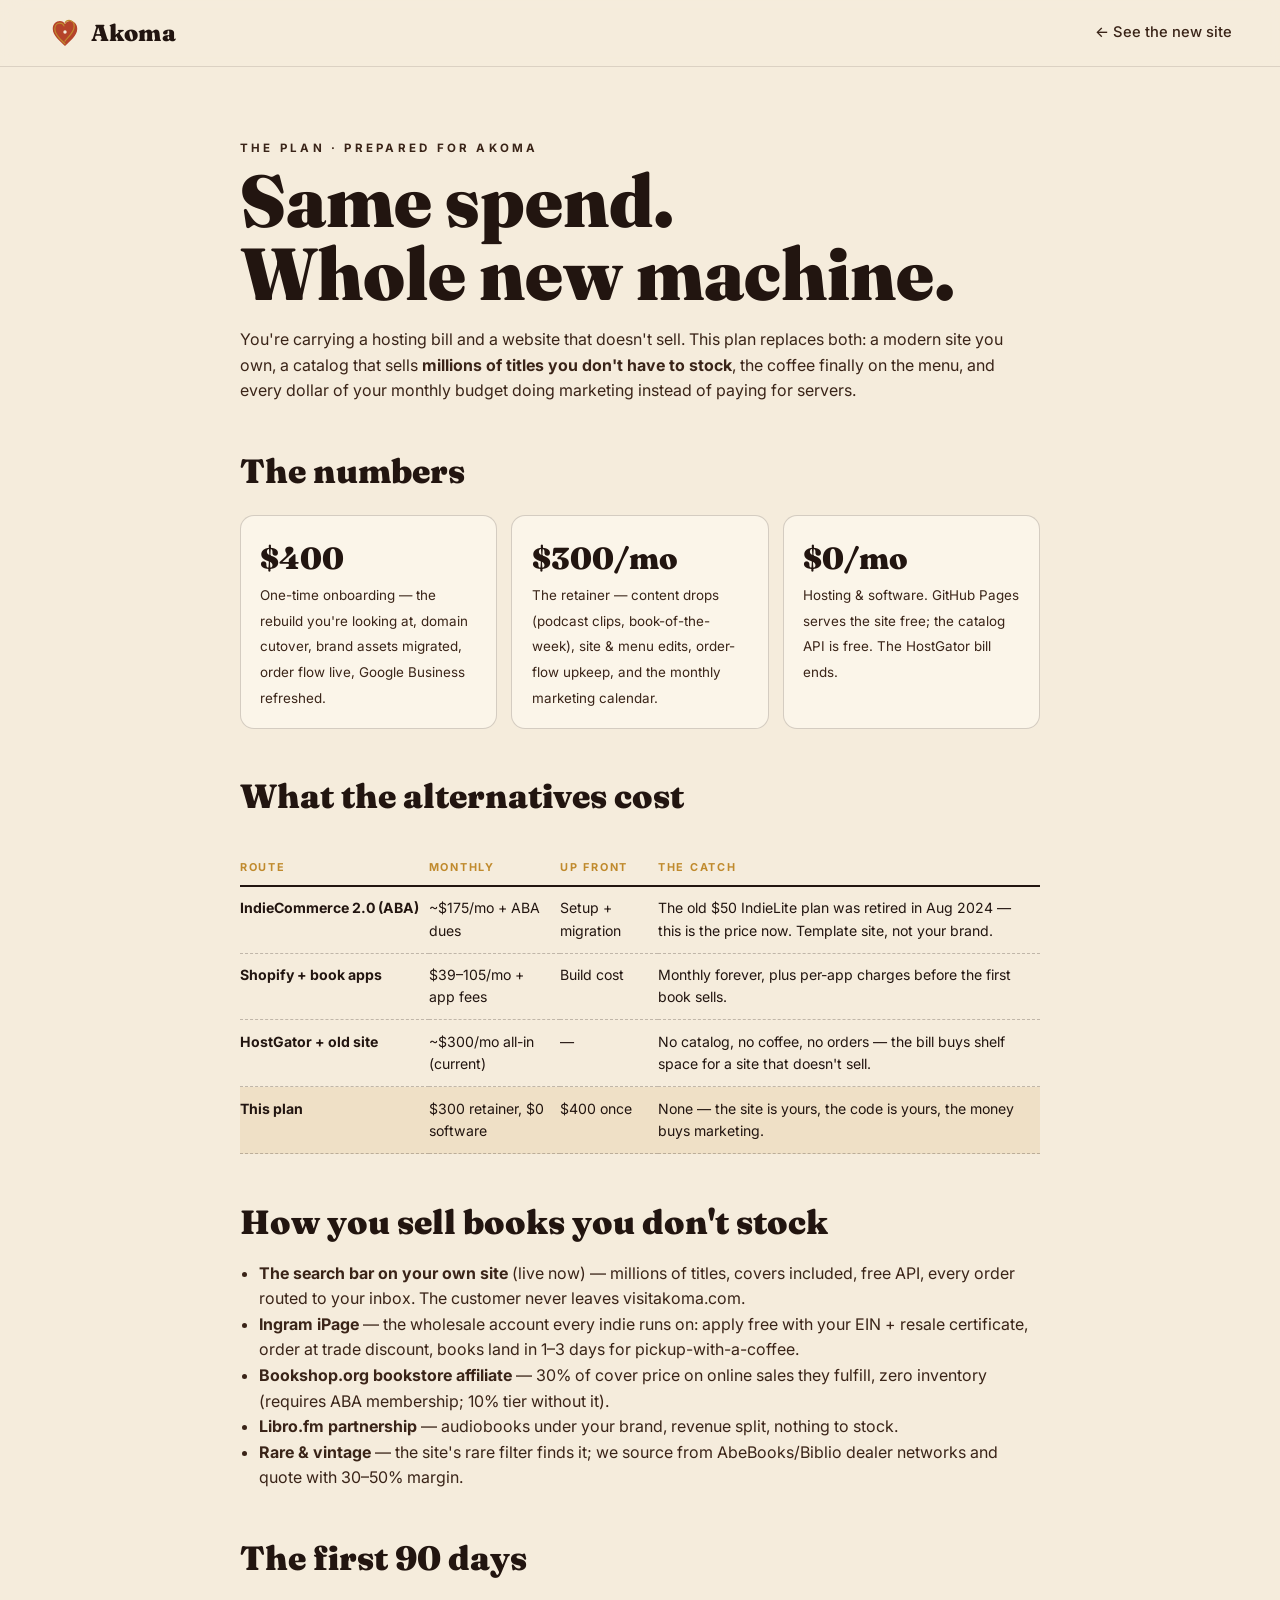
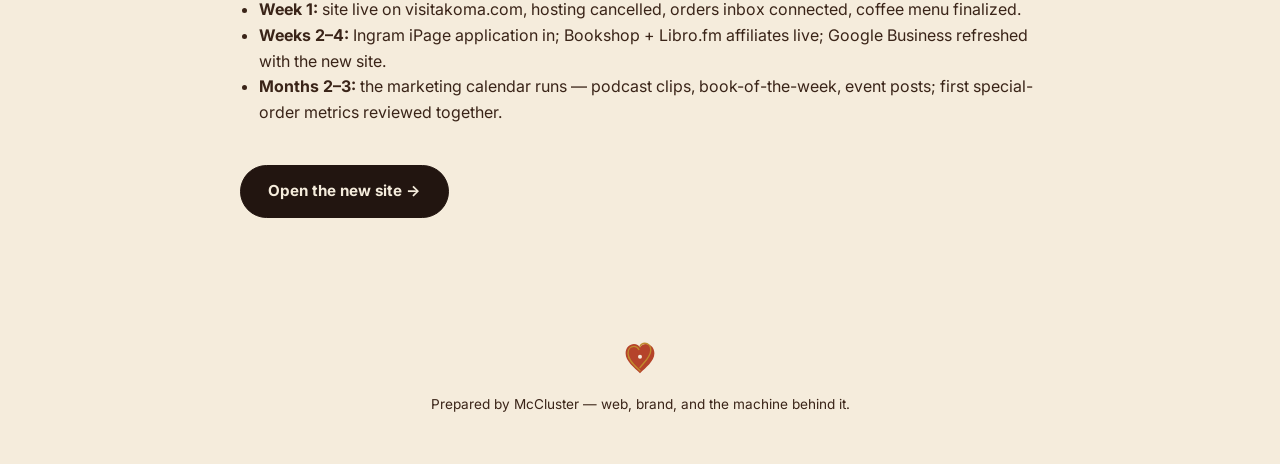
==== pitch.html @ eea01d53 "Presentation-ready: adversarial pass + the pitch page - pitch.html: the client one-pager — the $400/" ====
<!doctype html>
<html lang="en">
<head>
  <meta charset="utf-8">
  <meta name="viewport" content="width=device-width, initial-scale=1">
  <title>The Akoma Plan — the pitch</title>
  <meta name="description" content="The Akoma rebuild: what it is, what it costs, what it replaces, and the ninety-day plan.">
  <meta name="robots" content="noindex,nofollow">
  <link rel="icon" type="image/svg+xml" href="assets/akoma-mark.svg">
  <link rel="preconnect" href="https://fonts.googleapis.com">
  <link rel="preconnect" href="https://fonts.gstatic.com" crossorigin>
  <link href="https://fonts.googleapis.com/css2?family=Fraunces:opsz,wght@9..144,400;9..144,900&family=Inter:wght@400;500;700&display=swap" rel="stylesheet">
  <link rel="stylesheet" href="css/akoma.css">
  <style>
    .pitch { max-width: 56rem; margin: 0 auto; padding: clamp(3rem, 8vh, 5rem) clamp(1.2rem, 4vw, 3rem) 5rem; }
    .pitch h1 { font-family: var(--serif); font-weight: 900; font-size: clamp(2.6rem, 8vw, 4.6rem); line-height: 1; margin: 0.4rem 0 1rem; }
    .pitch h2 { font-family: var(--serif); font-weight: 900; font-size: clamp(1.5rem, 4vw, 2.1rem); margin: 2.6rem 0 0.7rem; }
    .pitch p, .pitch li { color: var(--ink-2); }
    .pitch ul { padding-left: 1.2rem; }
    .ptable { width: 100%; border-collapse: collapse; margin-top: 1rem; font-size: 0.88rem; }
    .ptable th { text-align: left; font-size: 0.68rem; letter-spacing: 0.16em; text-transform: uppercase; color: var(--gold);
      border-bottom: 2px solid var(--ink); padding: 0.5rem 0.6rem 0.5rem 0; }
    .ptable td { padding: 0.65rem 0.6rem 0.65rem 0; border-bottom: 1px dashed rgba(34,21,16,0.25); vertical-align: top; }
    .ptable td:first-child { font-weight: 700; color: var(--ink); white-space: nowrap; }
    .ptable .win td { background: rgba(192,138,45,0.12); }
    .pnum { display: grid; grid-template-columns: repeat(auto-fit, minmax(min(14rem,100%),1fr)); gap: 0.9rem; margin-top: 1rem; }
    .pnum > div { border: 1.5px solid rgba(34,21,16,0.18); border-radius: 14px; padding: 1.1rem 1.2rem; background: #fbf5e9; }
    .pnum b { font-family: var(--serif); font-weight: 900; font-size: 1.9rem; display: block; }
    .pnum span { font-size: 0.84rem; color: var(--ink-2); }
    .tablewrap { overflow-x: auto; }
  </style>
</head>
<body>
  <header class="head">
    <a class="head__brand" href="index.html"><img src="assets/akoma-mark.svg" alt=""><span>Akoma</span></a>
    <nav class="head__nav"><a href="index.html">← See the new site</a></nav>
  </header>
  <main class="pitch">
    <p class="sec-kicker">The plan · prepared for Akoma</p>
    <h1>Same spend.<br>Whole new machine.</h1>
    <p>You're carrying a hosting bill and a website that doesn't sell. This plan replaces both:
      a modern site you own, a catalog that sells <strong>millions of titles you don't have to stock</strong>,
      the coffee finally on the menu, and every dollar of your monthly budget doing marketing instead of
      paying for servers.</p>

    <h2>The numbers</h2>
    <div class="pnum">
      <div><b>$400</b><span>One-time onboarding — the rebuild you're looking at, domain cutover, brand assets migrated, order flow live, Google Business refreshed.</span></div>
      <div><b>$300/mo</b><span>The retainer — content drops (podcast clips, book-of-the-week), site &amp; menu edits, order-flow upkeep, and the monthly marketing calendar.</span></div>
      <div><b>$0/mo</b><span>Hosting &amp; software. GitHub Pages serves the site free; the catalog API is free. The HostGator bill ends.</span></div>
    </div>

    <h2>What the alternatives cost</h2>
    <div class="tablewrap">
    <table class="ptable">
      <tr><th>Route</th><th>Monthly</th><th>Up front</th><th>The catch</th></tr>
      <tr><td>IndieCommerce 2.0 (ABA)</td><td>~$175/mo + ABA dues</td><td>Setup + migration</td><td>The old $50 IndieLite plan was retired in Aug 2024 — this is the price now. Template site, not your brand.</td></tr>
      <tr><td>Shopify + book apps</td><td>$39–105/mo + app fees</td><td>Build cost</td><td>Monthly forever, plus per-app charges before the first book sells.</td></tr>
      <tr><td>HostGator + old site</td><td>~$300/mo all-in (current)</td><td>—</td><td>No catalog, no coffee, no orders — the bill buys shelf space for a site that doesn't sell.</td></tr>
      <tr class="win"><td>This plan</td><td>$300 retainer, $0 software</td><td>$400 once</td><td>None — the site is yours, the code is yours, the money buys marketing.</td></tr>
    </table>
    </div>

    <h2>How you sell books you don't stock</h2>
    <ul>
      <li><strong>The search bar on your own site</strong> (live now) — millions of titles, covers included, free API, every order routed to your inbox. The customer never leaves visitakoma.com.</li>
      <li><strong>Ingram iPage</strong> — the wholesale account every indie runs on: apply free with your EIN + resale certificate, order at trade discount, books land in 1–3 days for pickup-with-a-coffee.</li>
      <li><strong>Bookshop.org bookstore affiliate</strong> — 30% of cover price on online sales they fulfill, zero inventory (requires ABA membership; 10% tier without it).</li>
      <li><strong>Libro.fm partnership</strong> — audiobooks under your brand, revenue split, nothing to stock.</li>
      <li><strong>Rare &amp; vintage</strong> — the site's rare filter finds it; we source from AbeBooks/Biblio dealer networks and quote with 30–50% margin.</li>
    </ul>

    <h2>The first 90 days</h2>
    <ul>
      <li><strong>Week 1:</strong> site live on visitakoma.com, hosting cancelled, orders inbox connected, coffee menu finalized.</li>
      <li><strong>Weeks 2–4:</strong> Ingram iPage application in; Bookshop + Libro.fm affiliates live; Google Business refreshed with the new site.</li>
      <li><strong>Months 2–3:</strong> the marketing calendar runs — podcast clips, book-of-the-week, event posts; first special-order metrics reviewed together.</li>
    </ul>

    <p style="margin-top:2.5rem"><a class="btn btn--fill" href="index.html">Open the new site →</a></p>
  </main>
  <footer class="foot">
    <img src="assets/akoma-mark.svg" alt="" class="foot__mark">
    <p>Prepared by McCluster — web, brand, and the machine behind it.</p>
  </footer>
</body>
</html>
---- css/akoma.css ----
/* ============================================================
   Akoma — Books & Coffee. Warm paper, espresso ink, gold heart.
   ============================================================ */
:root {
  --ink: #221510;
  --ink-2: #3a2418;
  --paper: #f5ecdc;
  --paper-2: #efe2cb;
  --gold: #c08a2d;
  --clay: #b5432a;
  --leaf: #4a6741;
  --serif: "Fraunces", Georgia, serif;
  --sans: "Inter", -apple-system, sans-serif;
}
* { margin: 0; padding: 0; box-sizing: border-box; }
html { scroll-behavior: smooth; }
body { background: var(--paper); color: var(--ink); font-family: var(--sans); line-height: 1.6; }
img { max-width: 100%; }
a { color: var(--clay); }

/* header */
.head { position: sticky; top: 0; z-index: 50; display: flex; align-items: center; justify-content: space-between;
  padding: 0.9rem clamp(1rem, 4vw, 3rem); background: rgba(245, 236, 220, 0.92); backdrop-filter: blur(10px);
  border-bottom: 1px solid rgba(34, 21, 16, 0.12); }
.head__brand { display: flex; align-items: center; gap: 0.55rem; text-decoration: none; color: var(--ink);
  font-family: var(--serif); font-weight: 900; font-size: 1.45rem; letter-spacing: 0.01em; }
.head__brand img { width: 34px; height: 34px; }
.head__nav { display: flex; align-items: center; gap: clamp(0.8rem, 2.5vw, 1.6rem); }
.head__nav a { text-decoration: none; color: var(--ink-2); font-weight: 500; font-size: 0.92rem; }
.head__nav a:hover { color: var(--clay); }
.head__cta { border: 1.5px solid var(--ink); border-radius: 100px; padding: 0.5em 1.2em; color: var(--ink) !important; }
.head__cta:hover { background: var(--ink); color: var(--paper) !important; }

/* hero — the heart watermark carries the brand with zero photography */
.hero { position: relative; max-width: 62rem; margin: 0 auto; overflow: visible;
  padding: clamp(4rem, 12vh, 8rem) clamp(1.2rem, 4vw, 3rem) clamp(3rem, 8vh, 5rem); }
.hero::before { content: ""; position: absolute; right: -4rem; top: 1rem; width: clamp(16rem, 36vw, 26rem);
  aspect-ratio: 1; background: url("../assets/akoma-mark.svg") center / contain no-repeat;
  opacity: 0.12; pointer-events: none; transform: rotate(8deg); }
.hero > * { position: relative; }
.hero__kicker, .sec-kicker { font-size: 0.72rem; letter-spacing: 0.28em; text-transform: uppercase; color: var(--gold); font-weight: 700; }
.hero h1 { font-family: var(--serif); font-weight: 900; font-size: clamp(3.2rem, 11vw, 7rem); line-height: 0.98;
  letter-spacing: -0.01em; margin: 0.5rem 0 1.2rem; }
.hero__sub { font-size: clamp(1rem, 2.2vw, 1.2rem); max-width: 42rem; color: var(--ink-2); }
.hero__sub em { font-family: var(--serif); }
.hero__acts { display: flex; gap: 0.8rem; margin-top: 2rem; flex-wrap: wrap; }
.btn { display: inline-block; text-decoration: none; font-weight: 700; font-size: 0.95rem; color: var(--ink);
  border: 1.5px solid var(--ink); border-radius: 100px; padding: 0.85em 1.8em; background: none; cursor: pointer;
  font-family: var(--sans); transition: transform 0.2s, background 0.2s, color 0.2s; }
.btn:hover { transform: translateY(-2px); }
.btn--fill { background: var(--ink); color: var(--paper); }
.btn--fill:hover { background: var(--clay); border-color: var(--clay); }

/* sections */
section { padding: clamp(3rem, 8vh, 5.5rem) clamp(1.2rem, 4vw, 3rem); }
.sec-head { max-width: 62rem; margin: 0 auto 1.8rem; }
.sec-head h2 { font-family: var(--serif); font-weight: 900; font-size: clamp(2rem, 6vw, 3.6rem); line-height: 1.02; margin: 0.4rem 0 0.8rem; }
.sec-sub { max-width: 40rem; color: var(--ink-2); }

/* books */
.books { background: var(--ink); color: var(--paper); }
.books .sec-head h2 { color: var(--paper); }
.books .sec-sub { color: rgba(245, 236, 220, 0.75); }
.bsearch { display: flex; gap: 0.6rem; max-width: 62rem; margin: 0 auto; }
.bsearch input { flex: 1; min-width: 0; font: inherit; font-size: 1.05rem; padding: 0.95em 1.3em; border-radius: 100px;
  border: 1.5px solid rgba(245, 236, 220, 0.35); background: rgba(245, 236, 220, 0.07); color: var(--paper); }
.bsearch input::placeholder { color: rgba(245, 236, 220, 0.45); }
.bsearch input:focus { outline: none; border-color: var(--gold); }
.bsearch .btn--fill { background: var(--gold); border-color: var(--gold); color: var(--ink); }
.bfilters { display: flex; gap: 0.5rem; max-width: 62rem; margin: 1rem auto 0; flex-wrap: wrap; }
.chip { font: inherit; font-size: 0.8rem; font-weight: 600; color: rgba(245, 236, 220, 0.7); background: none;
  border: 1px solid rgba(245, 236, 220, 0.3); border-radius: 100px; padding: 0.45em 1.1em; cursor: pointer; }
.chip.is-on { background: var(--gold); border-color: var(--gold); color: var(--ink); }
.bgrid { display: grid; grid-template-columns: repeat(auto-fill, minmax(min(158px, 100%), 1fr)); gap: 1rem;
  max-width: 62rem; margin: 1.6rem auto 0; }
.bhint { grid-column: 1 / -1; color: rgba(245, 236, 220, 0.6); font-size: 0.92rem; max-width: 46rem; }
.bcard { background: rgba(245, 236, 220, 0.06); border: 1px solid rgba(245, 236, 220, 0.14); border-radius: 14px;
  overflow: hidden; display: flex; flex-direction: column; transition: transform 0.2s, border-color 0.2s; }
.bcard:hover { transform: translateY(-4px); border-color: var(--gold); }
.bcard__cover { aspect-ratio: 2 / 3; background: var(--ink-2); display: grid; place-items: center; }
.bcard__cover img { width: 100%; height: 100%; object-fit: cover; }
.bcard__cover span { font-family: var(--serif); font-size: 2rem; color: rgba(245, 236, 220, 0.35); }
.bcard__body { padding: 0.7rem 0.75rem 0.85rem; display: flex; flex-direction: column; gap: 0.25rem; flex: 1; }
.bcard__body b { font-size: 0.84rem; line-height: 1.25; font-weight: 600; }
.bcard__body small { color: rgba(245, 236, 220, 0.6); font-size: 0.72rem; }
.bcard__tag { display: inline-block; font-size: 0.6rem; letter-spacing: 0.14em; text-transform: uppercase;
  color: var(--gold); font-weight: 700; }
.bcard__order { margin-top: auto; font: inherit; font-size: 0.74rem; font-weight: 700; color: var(--ink);
  background: var(--gold); border: 0; border-radius: 100px; padding: 0.55em 0.9em; cursor: pointer; }
.bcard__order:hover { background: var(--paper); }

/* coffee */
.coffee { background: var(--paper-2); }
.menu { max-width: 46rem; margin: 0 auto; }
.menu__item { display: grid; grid-template-columns: 1fr auto; gap: 0.2rem 1rem; align-items: baseline;
  padding: 0.9rem 0.2rem; border-bottom: 1px dashed rgba(34, 21, 16, 0.25); }
.menu__item b { font-family: var(--serif); font-weight: 600; font-size: 1.12rem; }
.menu__item span { grid-column: 1; color: var(--ink-2); font-size: 0.86rem; }
.menu__item i { grid-row: 1 / span 2; font-style: normal; font-family: var(--serif); font-weight: 900; font-size: 1.15rem; color: var(--clay); }
.menu__note { max-width: 46rem; margin: 1rem auto 0; font-size: 0.8rem; color: var(--ink-2); }

/* rooms */
.rooms__grid { display: grid; grid-template-columns: repeat(auto-fit, minmax(min(15rem, 100%), 1fr)); gap: 1rem; max-width: 62rem; margin: 0 auto; }
.room { border: 1.5px solid rgba(34, 21, 16, 0.16); border-radius: 16px; padding: 1.4rem 1.3rem;
  background: #fbf5e9; transition: transform 0.2s, border-color 0.2s; }
.room:hover { transform: translateY(-4px); border-color: var(--gold); }
.room h3 { font-family: var(--serif); font-weight: 900; font-size: 1.35rem; margin-bottom: 0.5rem; }
.room p { font-size: 0.9rem; color: var(--ink-2); margin-bottom: 0.7rem; }
.room a { font-weight: 700; font-size: 0.85rem; text-decoration: none; }

/* visit */
.visit { background: var(--ink); color: var(--paper); }
.visit .sec-head h2 { color: var(--paper); }
.visit__grid { display: grid; grid-template-columns: repeat(auto-fit, minmax(min(16rem, 100%), 1fr)); gap: 1rem; max-width: 62rem; margin: 0 auto; }
.visit__card { border: 1px solid rgba(245, 236, 220, 0.18); border-radius: 14px; padding: 1.2rem 1.2rem 1.3rem; }
.visit__card b { font-family: var(--serif); font-size: 1.15rem; display: block; margin-bottom: 0.4rem; }
.visit__card p { font-size: 0.9rem; color: rgba(245, 236, 220, 0.75); }
.visit__card a { color: var(--gold); }

/* footer */
.foot { text-align: center; padding: 2.5rem 1rem 3rem; color: var(--ink-2); font-size: 0.85rem; }
.foot__mark { width: 40px; margin-bottom: 0.6rem; }

/* order sheet */
.osheet { position: fixed; inset: 0; z-index: 100; background: rgba(20, 12, 8, 0.6); backdrop-filter: blur(4px);
  display: grid; place-items: end center; }
.osheet[hidden] { display: none; }
.osheet__card { position: relative; background: var(--paper); color: var(--ink); border-radius: 22px 22px 0 0;
  padding: 1.6rem 1.5rem 2rem; width: min(100%, 30rem); }
.osheet__card h3 { font-family: var(--serif); font-weight: 900; font-size: 1.5rem; margin: 0.3rem 0 0.2rem; }
.osheet__meta { color: var(--ink-2); font-size: 0.9rem; }
.osheet__note { font-size: 0.84rem; color: var(--ink-2); margin: 0.8rem 0 1.1rem; }
.osheet__x { position: absolute; top: 0.9rem; right: 1rem; width: 34px; height: 34px; border-radius: 50%;
  border: 1px solid rgba(34, 21, 16, 0.3); background: none; font: inherit; cursor: pointer; }

@media (max-width: 640px) {
  /* phones keep the two doors that matter: Books and Visit */
  .head__nav { gap: 0.7rem; }
  .head__nav a { font-size: 0.8rem; }
  .head__nav a[href="#coffee"], .head__nav a[href="#rooms"] { display: none; }
  .bsearch { flex-direction: column; }
  .hero::before { right: -6rem; opacity: 0.09; }
}
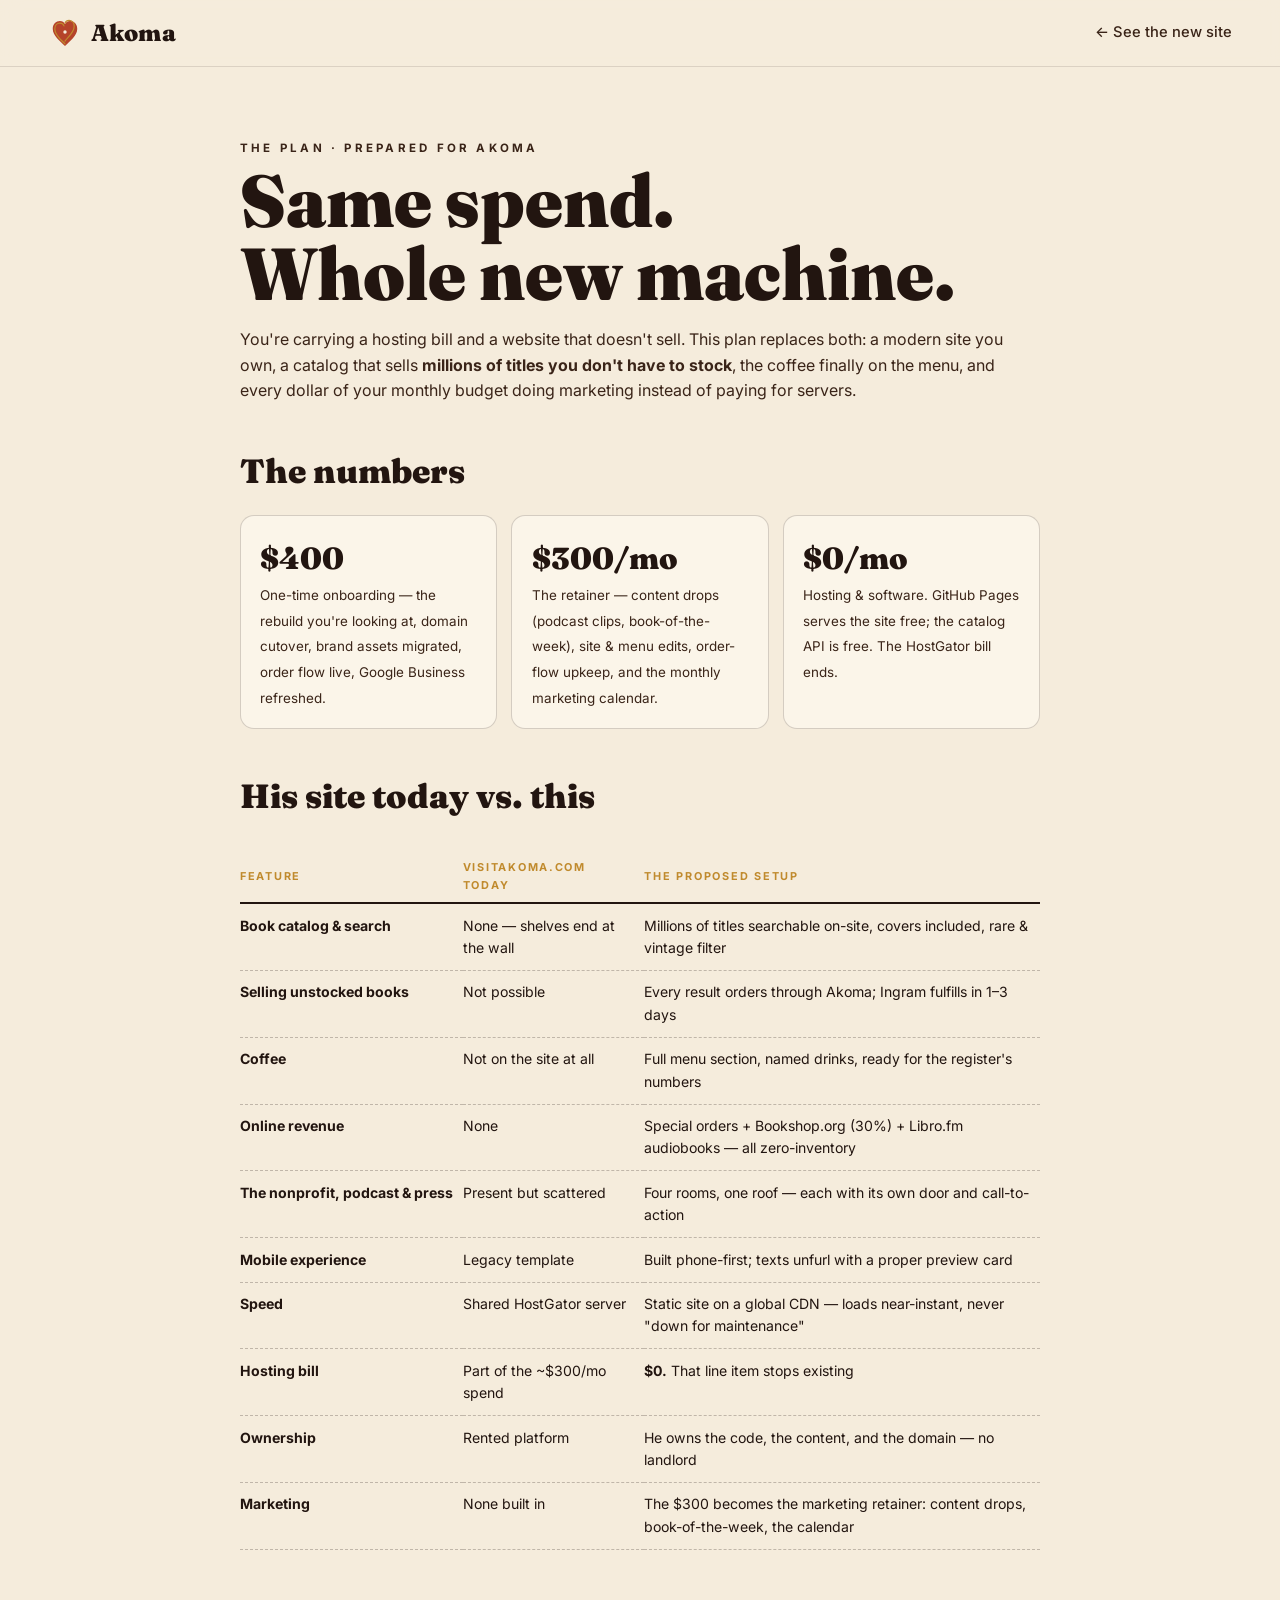
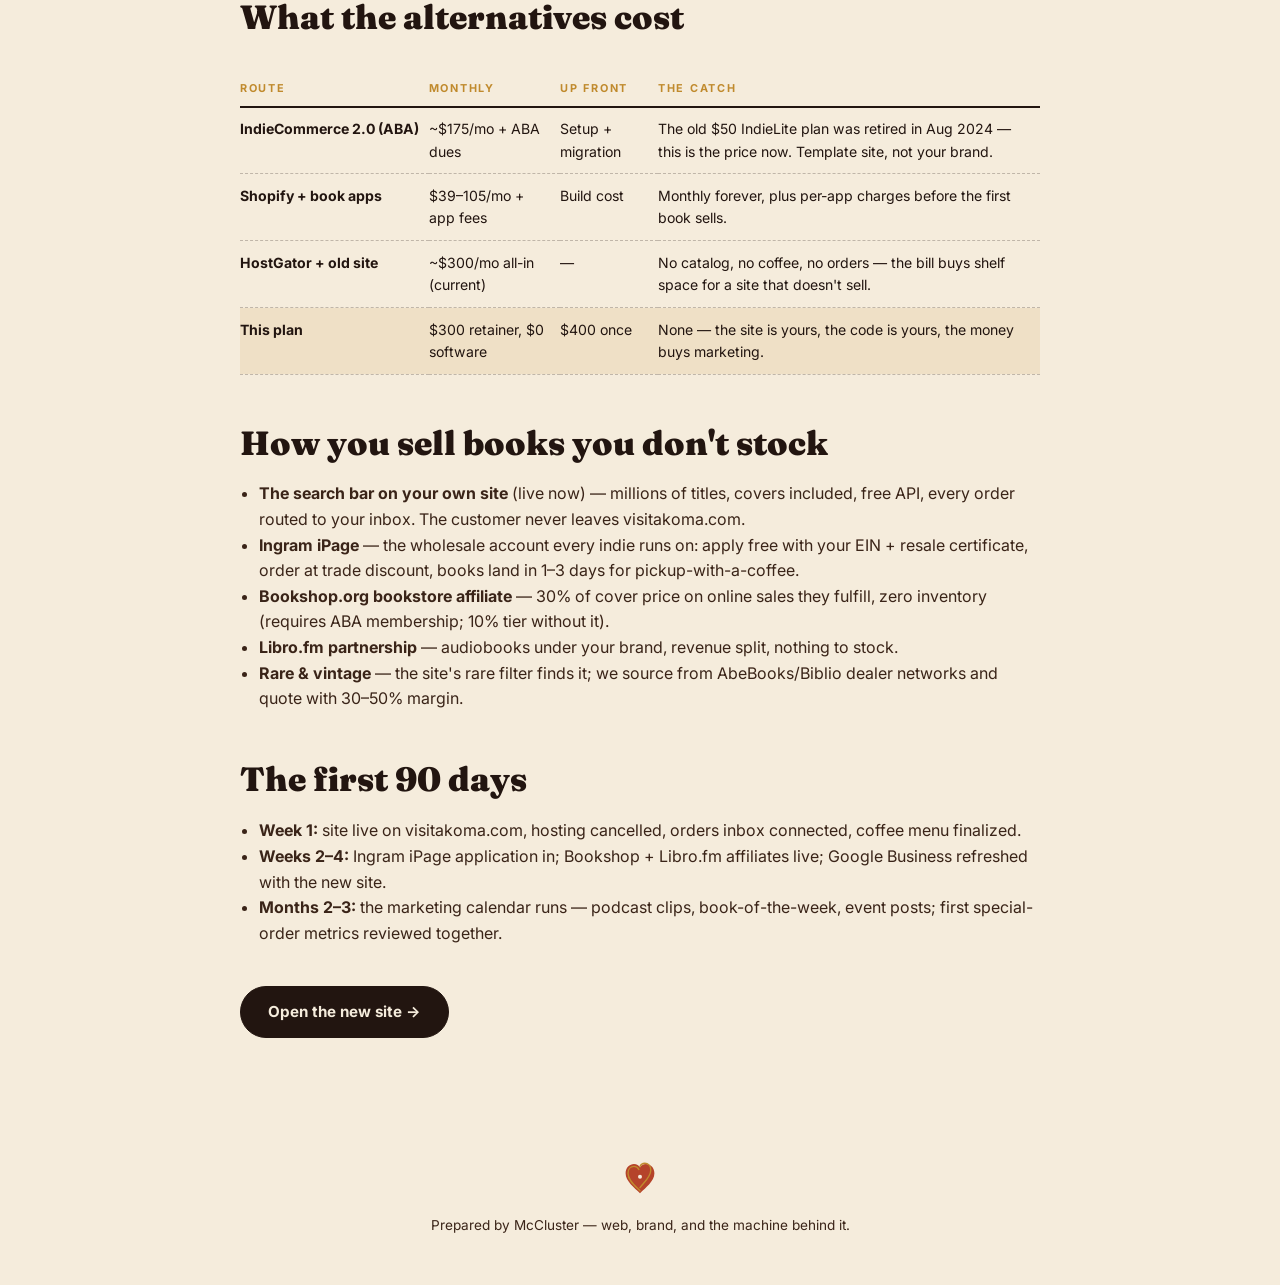
==== commit cd639aa7: "The before/after: his site today vs the proposed setup, feature by feature Ten rows on the pitch pag" ====
--- a/pitch.html
+++ b/pitch.html
@@ -50,6 +50,23 @@
       <div><b>$0/mo</b><span>Hosting &amp; software. GitHub Pages serves the site free; the catalog API is free. The HostGator bill ends.</span></div>
     </div>
 
+    <h2>His site today vs. this</h2>
+    <div class="tablewrap">
+    <table class="ptable">
+      <tr><th>Feature</th><th>visitakoma.com today</th><th>The proposed setup</th></tr>
+      <tr><td>Book catalog &amp; search</td><td>None — shelves end at the wall</td><td>Millions of titles searchable on-site, covers included, rare &amp; vintage filter</td></tr>
+      <tr><td>Selling unstocked books</td><td>Not possible</td><td>Every result orders through Akoma; Ingram fulfills in 1–3 days</td></tr>
+      <tr><td>Coffee</td><td>Not on the site at all</td><td>Full menu section, named drinks, ready for the register's numbers</td></tr>
+      <tr><td>Online revenue</td><td>None</td><td>Special orders + Bookshop.org (30%) + Libro.fm audiobooks — all zero-inventory</td></tr>
+      <tr><td>The nonprofit, podcast &amp; press</td><td>Present but scattered</td><td>Four rooms, one roof — each with its own door and call-to-action</td></tr>
+      <tr><td>Mobile experience</td><td>Legacy template</td><td>Built phone-first; texts unfurl with a proper preview card</td></tr>
+      <tr><td>Speed</td><td>Shared HostGator server</td><td>Static site on a global CDN — loads near-instant, never "down for maintenance"</td></tr>
+      <tr><td>Hosting bill</td><td>Part of the ~$300/mo spend</td><td><strong>$0.</strong> That line item stops existing</td></tr>
+      <tr><td>Ownership</td><td>Rented platform</td><td>He owns the code, the content, and the domain — no landlord</td></tr>
+      <tr><td>Marketing</td><td>None built in</td><td>The $300 becomes the marketing retainer: content drops, book-of-the-week, the calendar</td></tr>
+    </table>
+    </div>
+
     <h2>What the alternatives cost</h2>
     <div class="tablewrap">
     <table class="ptable">
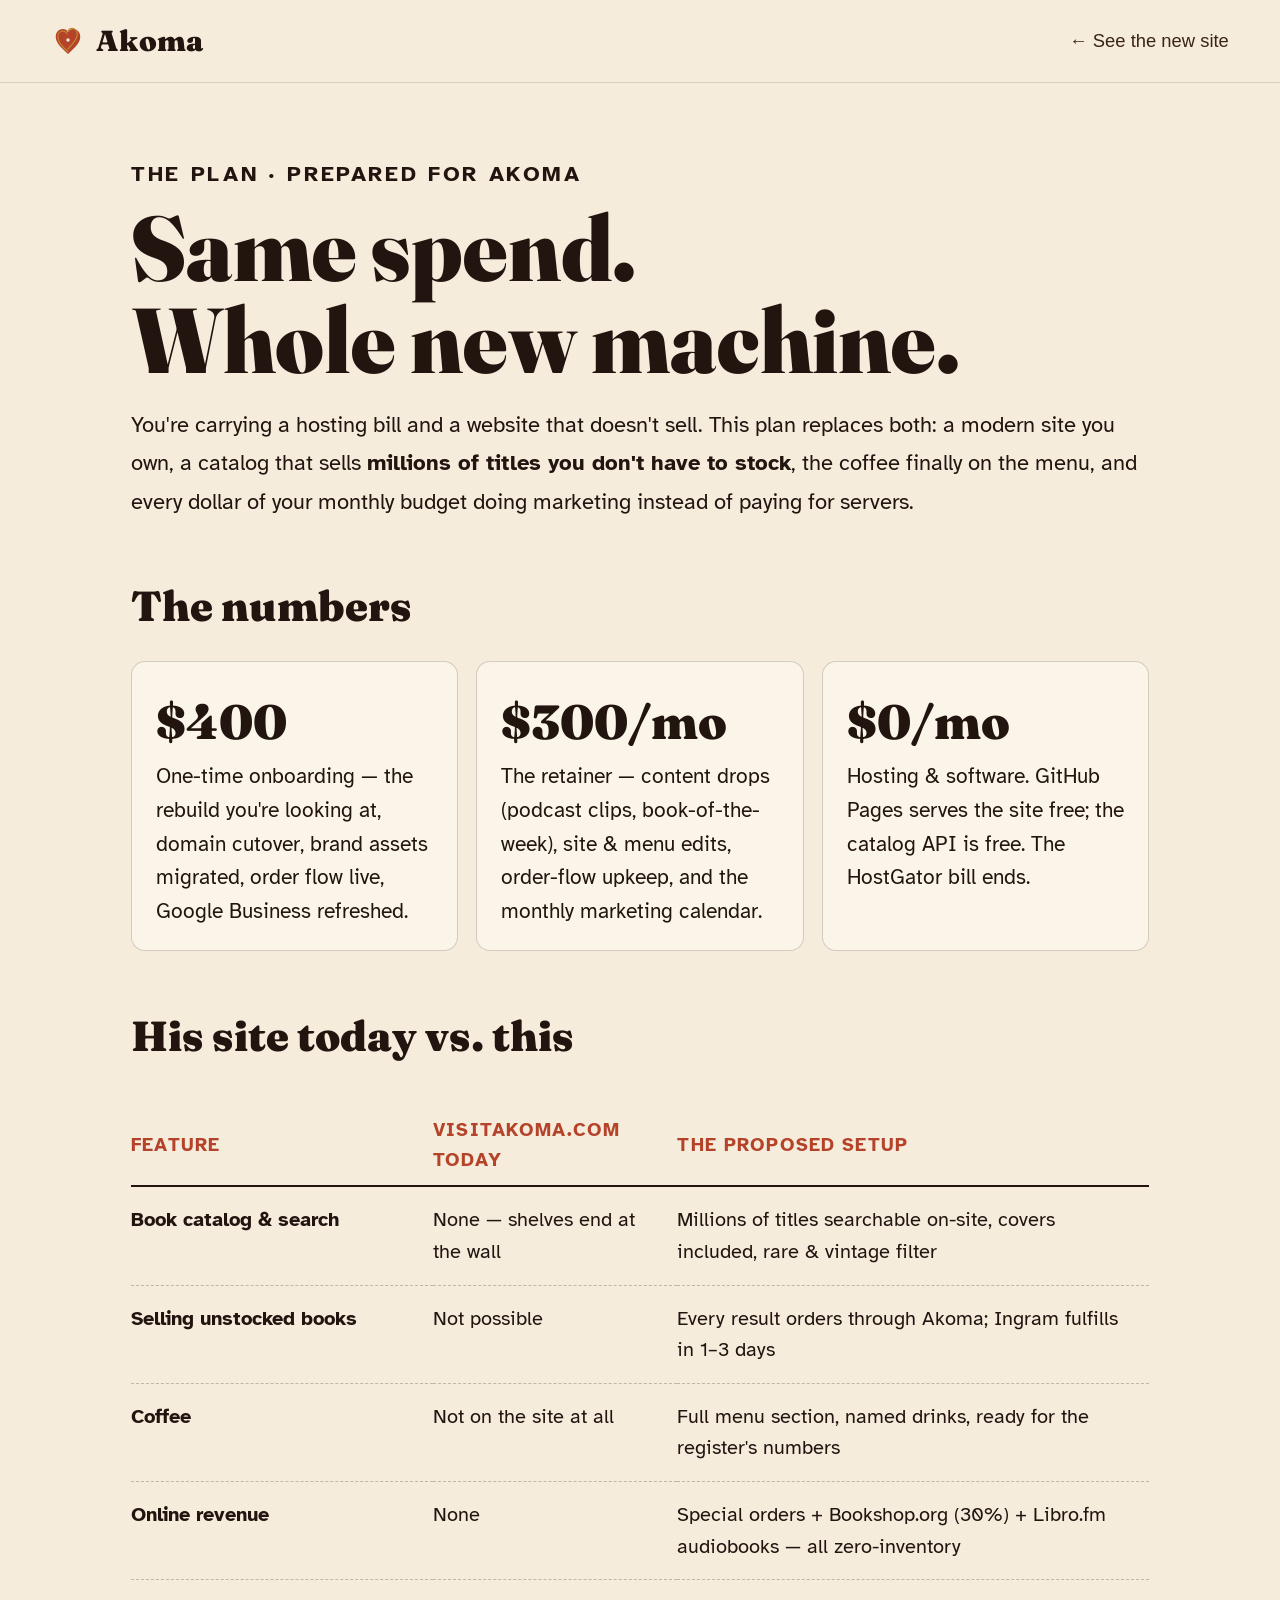
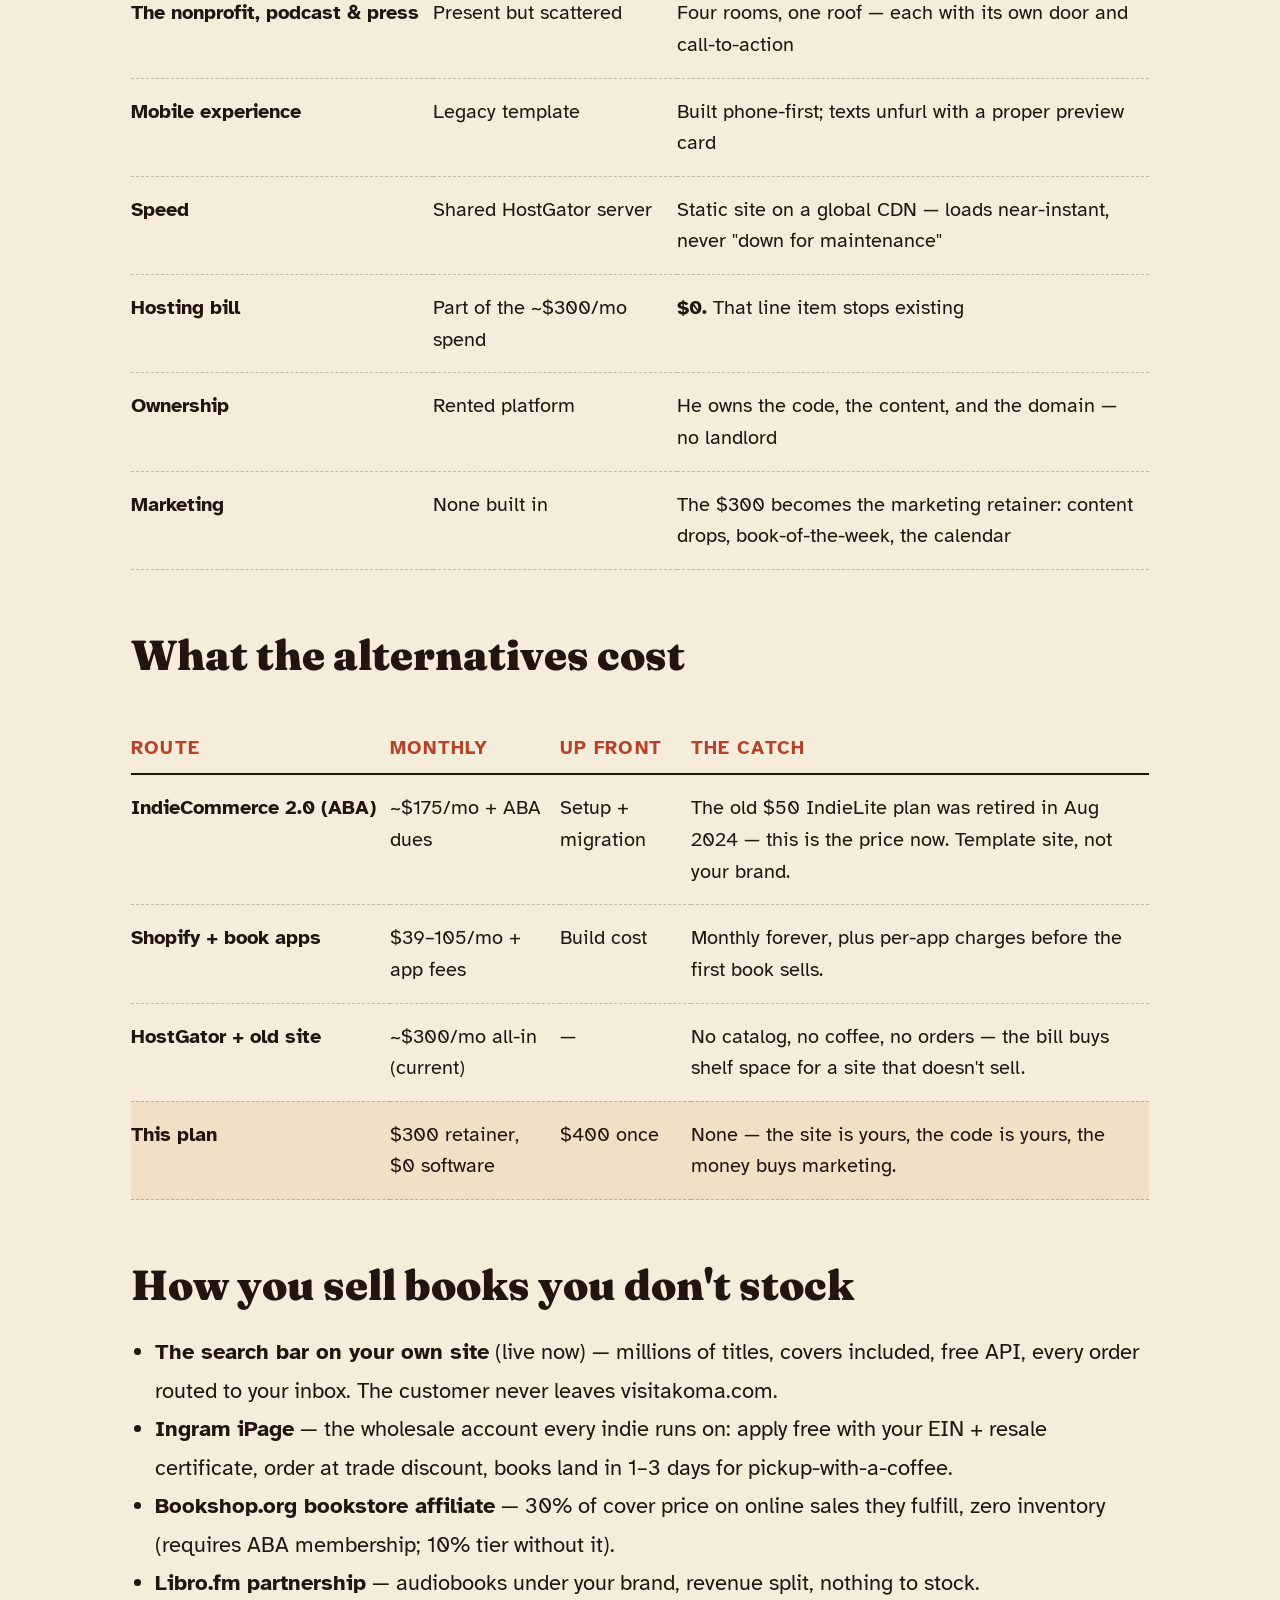
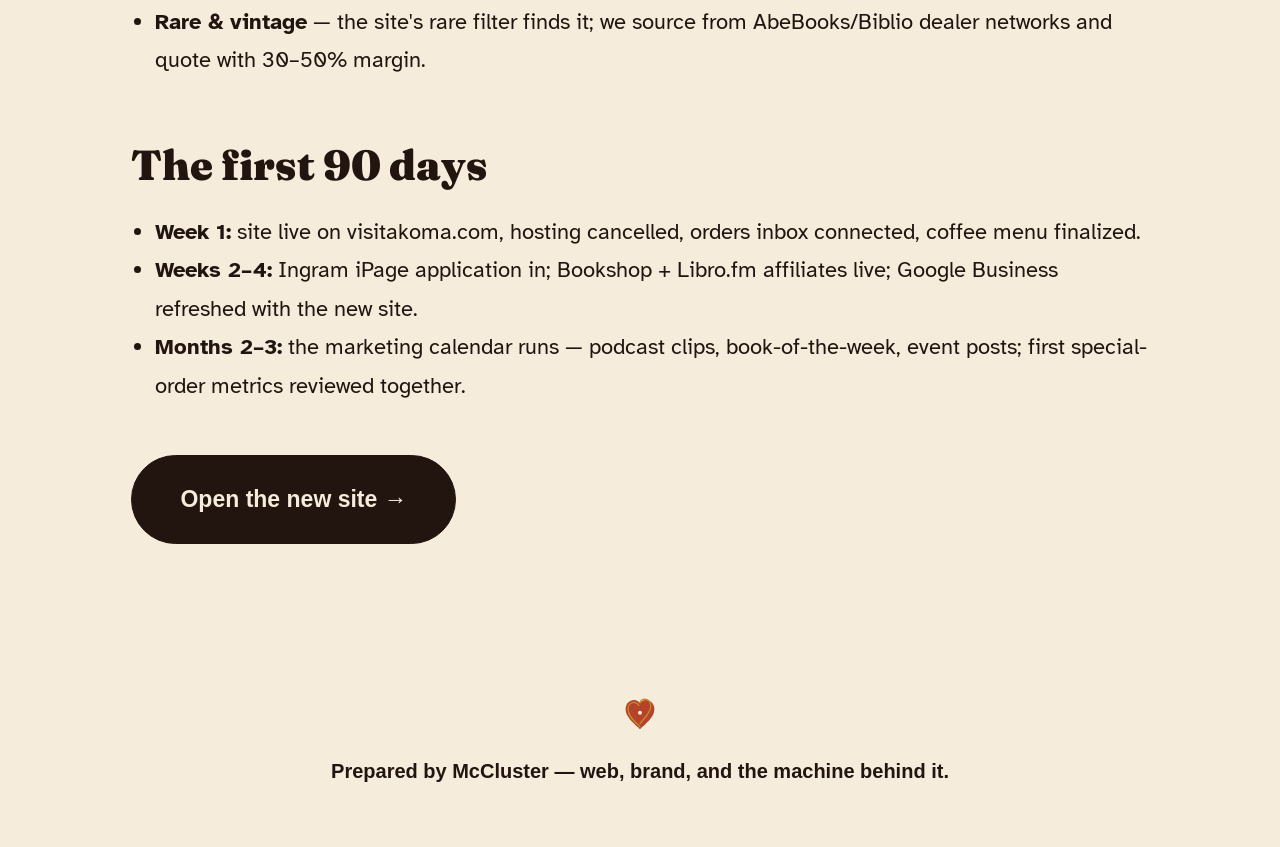
==== commit 6c03745b: "Elder-first pass on the pitch: Atkinson Hyperlegible, 20px base, no fine print The pitch page body s" ====
--- a/pitch.html
+++ b/pitch.html
@@ -9,7 +9,7 @@
   <link rel="icon" type="image/svg+xml" href="assets/akoma-mark.svg">
   <link rel="preconnect" href="https://fonts.googleapis.com">
   <link rel="preconnect" href="https://fonts.gstatic.com" crossorigin>
-  <link href="https://fonts.googleapis.com/css2?family=Fraunces:opsz,wght@9..144,400;9..144,900&family=Inter:wght@400;500;700&display=swap" rel="stylesheet">
+  <link href="https://fonts.googleapis.com/css2?family=Fraunces:opsz,wght@9..144,400;9..144,900&family=Atkinson+Hyperlegible:wght@400;700&display=swap" rel="stylesheet">
   <link rel="stylesheet" href="css/akoma.css">
   <style>
     .pitch { max-width: 56rem; margin: 0 auto; padding: clamp(3rem, 8vh, 5rem) clamp(1.2rem, 4vw, 3rem) 5rem; }
@@ -28,6 +28,21 @@
     .pnum b { font-family: var(--serif); font-weight: 900; font-size: 1.9rem; display: block; }
     .pnum span { font-size: 0.84rem; color: var(--ink-2); }
     .tablewrap { overflow-x: auto; }
+
+    /* ============ ELDER-FIRST OVERRIDES — no fine print on a pitch ============
+       Body set in Atkinson Hyperlegible (built by the Braille Institute for
+       low-vision readers), 20px base, nothing under 1rem, weights up. */
+    html { font-size: 20px; }
+    .pitch, .pitch p, .pitch li, .ptable td { font-family: "Atkinson Hyperlegible", Verdana, sans-serif; }
+    .pitch p, .pitch li { font-size: 1.1rem; line-height: 1.75; color: var(--ink); }
+    .ptable { font-size: 1.02rem; }
+    .ptable th { font-size: 0.95rem; letter-spacing: 0.06em; color: var(--clay); font-weight: 700; }
+    .ptable td { padding: 0.85rem 0.7rem 0.85rem 0; line-height: 1.55; }
+    .pnum b { font-size: 2.4rem; }
+    .pnum span { font-size: 1.05rem; line-height: 1.6; color: var(--ink); }
+    .sec-kicker { font-size: 1rem; letter-spacing: 0.12em; font-weight: 700; }
+    .btn { font-size: 1.15rem; padding: 1em 2.1em; }
+    .foot { font-size: 1rem; font-weight: 700; color: var(--ink); }
   </style>
 </head>
 <body>
